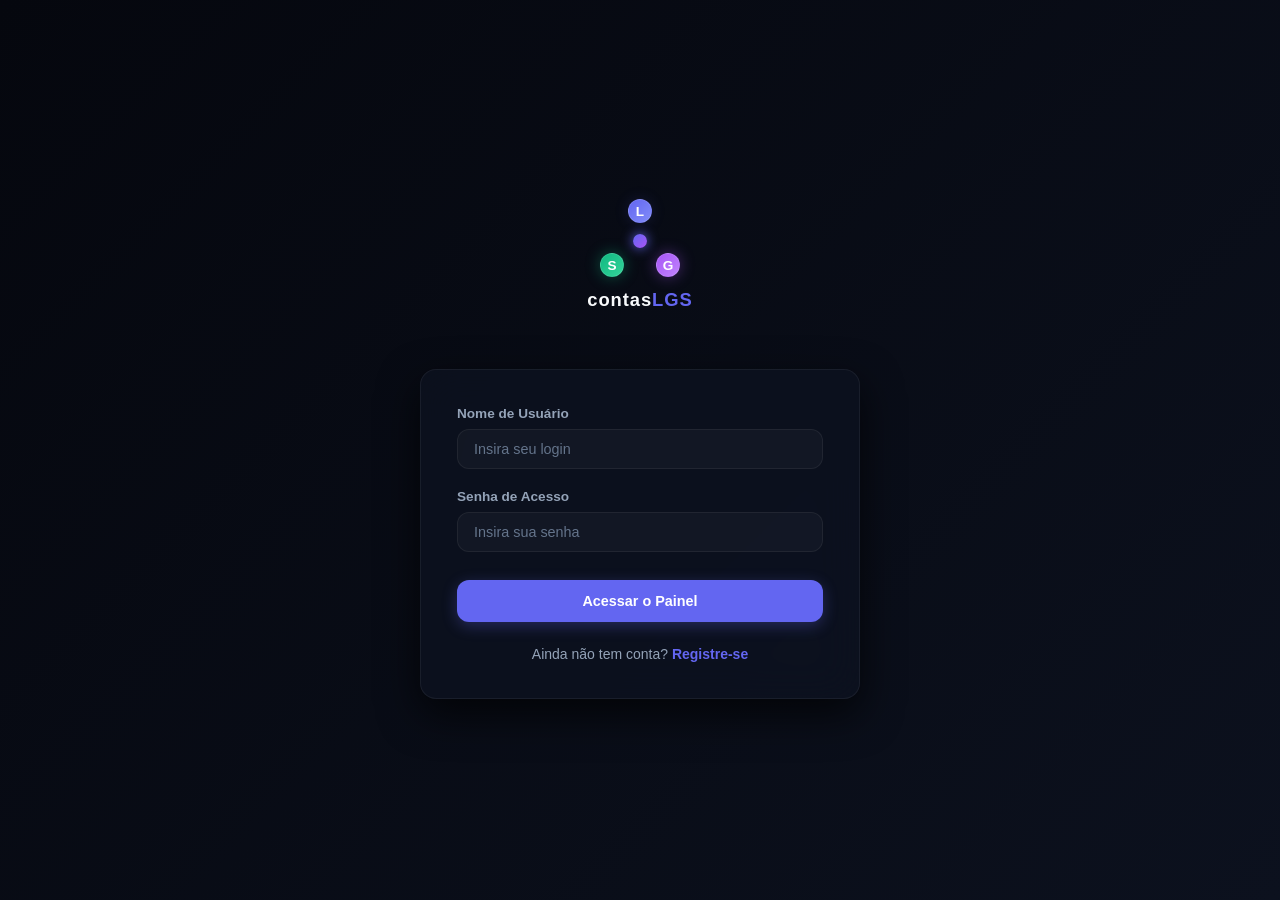
==== cadastro.html @ 2dfdd620 "feat: migracao completa para GitHub Pages + correcoes de bugs MIGRAÇÃO ARQUITETURAL: - Remove backen" ====
<!DOCTYPE html>
<html lang="pt-BR">
<head>
    <meta charset="UTF-8">
    <meta name="viewport" content="width=device-width, initial-scale=1.0">
    <title>contasLGS — Cadastro</title>
    <link href="https://cdn.jsdelivr.net/npm/boxicons@2.1.4/css/boxicons.min.css" rel="stylesheet">
    <link rel="stylesheet" href="style.css">
    <style>
        body {
            align-items: center;
            justify-content: center;
            padding: 1.5rem;
            background: linear-gradient(135deg, #070a13 0%, #0e1424 100%);
        }
        
        .auth-container {
            width: 100%;
            max-width: 440px;
            display: flex;
            flex-direction: column;
            gap: 1.5rem;
        }

        .auth-card {
            background: rgba(14, 19, 34, 0.7);
            backdrop-filter: blur(20px);
            border: 1px solid var(--border-color);
            border-radius: var(--border-radius-lg);
            padding: 2.25rem;
            box-shadow: 0 15px 40px rgba(0, 0, 0, 0.7);
        }

        .auth-header {
            text-align: center;
            margin-bottom: 2rem;
        }

        .auth-header h2 {
            font-size: 1.5rem;
            font-weight: 700;
            margin-bottom: 0.35rem;
        }

        .auth-header p {
            color: var(--text-secondary);
            font-size: 0.875rem;
        }

        .alert {
            padding: 0.75rem 1rem;
            border-radius: var(--border-radius-md);
            font-size: 0.85rem;
            font-weight: 500;
            margin-bottom: 1.25rem;
            display: flex;
            align-items: center;
            gap: 0.5rem;
        }

        .alert-error {
            background: rgba(244, 63, 94, 0.1);
            border: 1px solid var(--color-expense);
            color: var(--color-expense);
        }

        .alert-success {
            background: rgba(16, 185, 129, 0.1);
            border: 1px solid var(--color-income);
            color: var(--color-income);
        }

        .auth-footer {
            text-align: center;
            margin-top: 1.5rem;
            font-size: 0.875rem;
            color: var(--text-secondary);
        }

        .auth-footer a {
            color: var(--color-primary);
            text-decoration: none;
            font-weight: 600;
        }

        .auth-footer a:hover {
            text-decoration: underline;
        }
    </style>
</head>
<body>

    <div class="auth-container">
        
        <div class="auth-card">
            <div class="auth-header">
                <h2>Crie sua Conta</h2>
                <p>Insira seus dados essenciais para se cadastrar</p>
            </div>

            <div class="alert alert-error" id="registerAlertError" style="display: none;">
                <i class="bx bx-error-circle"></i>
                <span id="registerAlertErrorText"></span>
            </div>

            <div class="alert alert-success" id="registerAlertSuccess" style="display: none;">
                <i class="bx bx-check-circle"></i>
                <span id="registerAlertSuccessText"></span>
            </div>

            <form id="registerForm" style="display: flex; flex-direction: column; gap: 1.25rem;">
                <!-- Nome Completo -->
                <div class="form-group">
                    <label for="name">Nome Completo</label>
                    <input type="text" id="name" name="name" class="form-input" placeholder="Seu nome completo" required>
                </div>

                <!-- E-mail -->
                <div class="form-group">
                    <label for="email">E-mail</label>
                    <input type="email" id="email" name="email" class="form-input" placeholder="seu-email@exemplo.com" required>
                </div>

                <!-- Nome de Usuário -->
                <div class="form-group">
                    <label for="username">Nome de Usuário (Login)</label>
                    <input type="text" id="username" name="username" class="form-input" placeholder="Escolha um usuário" required>
                </div>

                <!-- Senha -->
                <div class="form-group">
                    <label for="password">Senha de Acesso</label>
                    <input type="password" id="password" name="password" class="form-input" placeholder="Mínimo 6 caracteres" required minlength="6">
                </div>

                <!-- Confirmar Senha -->
                <div class="form-group">
                    <label for="passwordConfirm">Confirmar Senha</label>
                    <input type="password" id="passwordConfirm" name="passwordConfirm" class="form-input" placeholder="Repita a senha" required minlength="6">
                </div>

                <button type="submit" class="btn btn-primary" style="margin-top: 0.5rem; width: 100%;">
                    Cadastrar Minha Conta
                </button>
            </form>

            <div class="auth-footer">
                Já possui registro? <a href="login.html">Faça Login</a>
            </div>
        </div>

    </div>

    <script src="localdb.js"></script>
    <script src="app.js"></script>
</body>
</html>
---- style.css ----
@import url('https://fonts.googleapis.com/css2?family=Plus+Jakarta+Sans:wght@300;400;500;600;700&display=swap');

/* --- DESIGN SYSTEM & VARIAVEIS --- */
:root {
    --bg-main: #070a13;
    --bg-surface: #0e1322;
    --bg-surface-glass: rgba(14, 19, 34, 0.65);
    --border-color: rgba(255, 255, 255, 0.06);
    --color-primary: #6366f1;
    --color-primary-glow: rgba(99, 102, 241, 0.15);
    --color-primary-hover: #4f46e5;
    --color-income: #10b981;
    --color-income-glow: rgba(16, 185, 129, 0.1);
    --color-expense: #f43f5e;
    --color-expense-glow: rgba(244, 63, 94, 0.1);
    --color-pending: #f59e0b;
    --color-pending-glow: rgba(245, 158, 11, 0.1);
    --text-primary: #f8fafc;
    --text-secondary: #94a3b8;
    --text-muted: #64748b;
    --font-family: 'Plus Jakarta Sans', -apple-system, BlinkMacSystemFont, "Segoe UI", Roboto, sans-serif;
    --border-radius-lg: 16px;
    --border-radius-md: 12px;
    --border-radius-sm: 8px;
    --transition-smooth: all 0.3s cubic-bezier(0.4, 0, 0.2, 1);
    --shadow-premium: 0 10px 30px -10px rgba(0, 0, 0, 0.7);
    --sidebar-width: 260px;
}

/* --- RESET & BASE --- */
* { margin: 0; padding: 0; box-sizing: border-box; }
body { background-color: var(--bg-main); color: var(--text-primary); font-family: var(--font-family); min-height: 100vh; display: flex; overflow-x: hidden; -webkit-font-smoothing: antialiased; }

/* Custom Scrollbar */
::-webkit-scrollbar { width: 6px; height: 6px; }
::-webkit-scrollbar-track { background: var(--bg-main); }
::-webkit-scrollbar-thumb { background: #1e293b; border-radius: 4px; }
::-webkit-scrollbar-thumb:hover { background: var(--color-primary); }

/* --- LAYOUT --- */
.app-container { display: flex; width: 100vw; min-height: 100vh; }

/* SIDEBAR */
.sidebar {
    width: var(--sidebar-width);
    background-color: var(--bg-surface);
    border-right: 1px solid var(--border-color);
    padding: 2rem 1.5rem;
    display: flex;
    flex-direction: column;
    gap: 2.5rem;
    flex-shrink: 0;
    position: fixed;
    top: 0; left: 0;
    height: 100vh;
    z-index: 50;
    transition: transform 0.3s cubic-bezier(0.4,0,0.2,1);
    overflow-y: auto;
}
.sidebar-overlay {
    display: none;
    position: fixed; inset: 0;
    background: rgba(7,10,19,0.7);
    backdrop-filter: blur(4px);
    z-index: 40;
}
.sidebar-overlay.active { display: block; }

/* Brand */
.brand { display: flex; align-items: center; gap: 0.75rem; font-size: 1.25rem; font-weight: 700; letter-spacing: -0.025em; color: var(--text-primary); }
.brand-icon { width: 32px; height: 32px; background: linear-gradient(135deg, var(--color-primary), #a855f7); border-radius: var(--border-radius-sm); display: flex; align-items: center; justify-content: center; color: #fff; font-size: 1rem; box-shadow: 0 0 15px var(--color-primary-glow); }
.brand-subtitle { font-size: 0.75rem; color: var(--color-primary); font-weight: 500; text-transform: uppercase; letter-spacing: 0.1em; margin-top: -2px; }
.brand-section { display: flex; justify-content: space-between; align-items: center; }
.btn-sidebar-close { display: none; background: transparent; border: 1px solid var(--border-color); color: var(--text-secondary); width: 30px; height: 30px; border-radius: 8px; cursor: pointer; font-size: 1rem; align-items: center; justify-content: center; }

.nav-menu { display: flex; flex-direction: column; gap: 0.4rem; list-style: none; }
.nav-item a { display: flex; align-items: center; gap: 0.75rem; padding: 0.85rem 1rem; color: var(--text-secondary); text-decoration: none; font-size: 0.9rem; font-weight: 500; border-radius: var(--border-radius-md); transition: var(--transition-smooth); border: 1px solid transparent; }
.nav-item.active a, .nav-item a:hover { color: var(--text-primary); background-color: var(--color-primary-glow); border-color: rgba(99,102,241,0.1); }
.nav-item.active a { font-weight: 600; box-shadow: inset 3px 0 0 var(--color-primary); }

.sidebar-footer { margin-top: auto; padding-top: 1rem; border-top: 1px solid var(--border-color); display: flex; flex-direction: column; gap: 0.75rem; }
.user-profile { display: flex; align-items: center; gap: 0.75rem; cursor: pointer; padding: 0.5rem; border-radius: var(--border-radius-md); transition: var(--transition-smooth); }
.user-profile:hover { background: rgba(255,255,255,0.04); }
.avatar { width: 40px; height: 40px; border-radius: 50%; background: linear-gradient(135deg,#3b82f6,#8b5cf6); display: flex; align-items: center; justify-content: center; font-weight: 600; color: white; border: 2px solid var(--border-color); flex-shrink: 0; }
.user-info { display: flex; flex-direction: column; overflow: hidden; }
.user-name { font-size: 0.875rem; font-weight: 600; white-space: nowrap; overflow: hidden; text-overflow: ellipsis; }
.user-role { font-size: 0.75rem; color: var(--text-muted); }

/* MAIN CONTENT */
.main-content { flex-grow: 1; margin-left: var(--sidebar-width); padding: 2.5rem; overflow-y: auto; display: flex; flex-direction: column; gap: 2rem; min-height: 100vh; }

/* HEADER */
.header { display: flex; justify-content: space-between; align-items: center; flex-wrap: wrap; gap: 1rem; }
.header-left { display: flex; align-items: center; gap: 1rem; }
.btn-hamburger { display: none; background: var(--bg-surface); border: 1px solid var(--border-color); color: var(--text-primary); width: 40px; height: 40px; border-radius: var(--border-radius-md); cursor: pointer; font-size: 1.1rem; align-items: center; justify-content: center; transition: var(--transition-smooth); flex-shrink: 0; }
.btn-hamburger:hover { border-color: var(--color-primary); color: var(--color-primary); }
.header-title h1 { font-size: 1.75rem; font-weight: 700; letter-spacing: -0.02em; }
.header-title p { color: var(--text-secondary); font-size: 0.9rem; margin-top: 0.25rem; }
.header-actions { display: flex; align-items: center; gap: 0.75rem; flex-wrap: wrap; }

/* ALERTA DE PENDÊNCIAS */
.alert-banner {
    background: linear-gradient(135deg, rgba(245,158,11,0.12), rgba(244,63,94,0.08));
    border: 1px solid rgba(245,158,11,0.25);
    border-radius: var(--border-radius-md);
    padding: 0.85rem 1.25rem;
    display: none;
    align-items: center;
    gap: 0.85rem;
    font-size: 0.875rem;
    animation: fadeSlideIn 0.4s ease;
}
.alert-banner.show { display: flex; }
.alert-banner-icon { color: var(--color-pending); font-size: 1.2rem; flex-shrink: 0; }
.alert-banner-text { flex-grow: 1; }
.alert-banner-text strong { color: var(--color-pending); }
.alert-banner-close { background: transparent; border: none; color: var(--text-muted); cursor: pointer; font-size: 1rem; transition: var(--transition-smooth); }
.alert-banner-close:hover { color: var(--text-primary); }

/* MONTH SELECTOR */
.month-selector { background: var(--bg-surface-glass); backdrop-filter: blur(12px); border: 1px solid var(--border-color); color: var(--text-primary); padding: 0.65rem 1rem; border-radius: var(--border-radius-md); font-family: var(--font-family); font-size: 0.9rem; font-weight: 500; cursor: pointer; transition: var(--transition-smooth); outline: none; }
.month-selector:focus, .month-selector:hover { border-color: var(--color-primary); box-shadow: 0 0 10px rgba(99,102,241,0.2); }

/* BOTÕES */
.btn { display: inline-flex; align-items: center; justify-content: center; gap: 0.5rem; padding: 0.75rem 1.25rem; border-radius: var(--border-radius-md); font-family: var(--font-family); font-size: 0.9rem; font-weight: 600; cursor: pointer; transition: var(--transition-smooth); border: 1px solid transparent; text-decoration: none; outline: none; white-space: nowrap; }
.btn-primary { background-color: var(--color-primary); color: #fff; box-shadow: 0 4px 15px rgba(99,102,241,0.3); }
.btn-primary:hover { background-color: var(--color-primary-hover); transform: translateY(-2px); box-shadow: 0 6px 20px rgba(99,102,241,0.4); }
.btn-primary:active { transform: translateY(0); }
.btn-secondary { background-color: transparent; border-color: var(--border-color); color: var(--text-primary); }
.btn-secondary:hover { background-color: rgba(255,255,255,0.04); border-color: var(--text-secondary); }
.btn-success { background: rgba(16,185,129,0.15); border-color: rgba(16,185,129,0.3); color: var(--color-income); }
.btn-success:hover { background: rgba(16,185,129,0.25); }
.btn-danger { background: rgba(244,63,94,0.1); border-color: rgba(244,63,94,0.3); color: var(--color-expense); }
.btn-danger:hover { background: rgba(244,63,94,0.2); }
.btn-sm { padding: 0.45rem 0.85rem; font-size: 0.8rem; }

/* KPI CARDS */
.kpi-grid { display: grid; grid-template-columns: repeat(4, 1fr); gap: 1.5rem; }
.kpi-card { background: var(--bg-surface-glass); backdrop-filter: blur(16px); border: 1px solid var(--border-color); border-radius: var(--border-radius-lg); padding: 1.5rem; display: flex; flex-direction: column; gap: 1rem; position: relative; overflow: hidden; transition: var(--transition-smooth); box-shadow: var(--shadow-premium); }
.kpi-card:hover { transform: translateY(-4px); border-color: rgba(255,255,255,0.12); }
.kpi-card::before { content:''; position:absolute; top:0; left:0; width:4px; height:100%; }
.kpi-balance::before { background-color: var(--color-primary); }
.kpi-income::before { background-color: var(--color-income); }
.kpi-expense::before { background-color: var(--color-expense); }
.kpi-balance:hover { box-shadow: 0 12px 30px -10px rgba(99,102,241,0.25); }
.kpi-income:hover { box-shadow: 0 12px 30px -10px rgba(16,185,129,0.2); }
.kpi-expense:hover { box-shadow: 0 12px 30px -10px rgba(244,63,94,0.2); }
.kpi-header { display: flex; justify-content: space-between; align-items: center; }
.kpi-title { color: var(--text-secondary); font-size: 0.8rem; font-weight: 600; text-transform: uppercase; letter-spacing: 0.05em; }
.kpi-icon { width: 38px; height: 38px; border-radius: 50%; display: flex; align-items: center; justify-content: center; font-size: 1.1rem; }
.kpi-balance .kpi-icon { background: rgba(99,102,241,0.1); color: var(--color-primary); }
.kpi-income .kpi-icon { background: rgba(16,185,129,0.1); color: var(--color-income); }
.kpi-expense .kpi-icon { background: rgba(244,63,94,0.1); color: var(--color-expense); }
.kpi-value { font-size: 1.75rem; font-weight: 700; letter-spacing: -0.03em; transition: color 0.3s; }
.kpi-footer { font-size: 0.75rem; color: var(--text-muted); display: flex; align-items: center; gap: 0.35rem; }

/* ANIMAÇÃO KPI */
@keyframes fadeSlideIn { from { opacity:0; transform: translateY(-8px); } to { opacity:1; transform: translateY(0); } }
@keyframes countUp { from { opacity:0.4; transform: scale(0.95); } to { opacity:1; transform: scale(1); } }
.kpi-value.animate { animation: countUp 0.4s cubic-bezier(0.34,1.56,0.64,1); }

/* DASHBOARD GRID */
.dashboard-grid { display: grid; grid-template-columns: 2fr 1fr; gap: 1.5rem; }
.chart-card { background: var(--bg-surface-glass); backdrop-filter: blur(16px); border: 1px solid var(--border-color); border-radius: var(--border-radius-lg); padding: 1.5rem; box-shadow: var(--shadow-premium); display: flex; flex-direction: column; gap: 1rem; min-height: 340px; }
.chart-header { display: flex; justify-content: space-between; align-items: center; }
.chart-title { font-size: 1rem; font-weight: 700; }
.chart-container { position: relative; flex-grow: 1; width: 100%; height: 100%; }
.breakdown-card { background: var(--bg-surface-glass); backdrop-filter: blur(16px); border: 1px solid var(--border-color); border-radius: var(--border-radius-lg); padding: 1.5rem; box-shadow: var(--shadow-premium); display: flex; flex-direction: column; gap: 1.25rem; }
.breakdown-list { display: flex; flex-direction: column; gap: 1rem; overflow-y: auto; max-height: 260px; }
.breakdown-item { display: flex; flex-direction: column; gap: 0.4rem; }
.breakdown-info { display: flex; justify-content: space-between; font-size: 0.85rem; }
.breakdown-name { font-weight: 500; color: var(--text-primary); }
.breakdown-value { font-weight: 600; color: var(--text-secondary); }
.progress-bar-bg { width: 100%; height: 6px; background: rgba(255,255,255,0.04); border-radius: 3px; overflow: hidden; }
.progress-bar-fill { height: 100%; background: linear-gradient(90deg, var(--color-primary), #818cf8); border-radius: 3px; transition: width 0.8s cubic-bezier(0.4,0,0.2,1); }

/* FILTROS */
.filter-card { background: var(--bg-surface-glass); backdrop-filter: blur(16px); border: 1px solid var(--border-color); border-radius: var(--border-radius-lg); padding: 1.25rem 1.5rem; box-shadow: var(--shadow-premium); display: flex; flex-wrap: wrap; align-items: center; gap: 0.85rem; }
.search-box { position: relative; flex-grow: 2; min-width: 180px; }
.search-input { width: 100%; background: rgba(255,255,255,0.03); border: 1px solid var(--border-color); color: var(--text-primary); padding: 0.65rem 1rem 0.65rem 2.25rem; border-radius: var(--border-radius-md); font-family: var(--font-family); font-size: 0.875rem; outline: none; transition: var(--transition-smooth); }
.search-input:focus { border-color: var(--color-primary); background: rgba(255,255,255,0.05); box-shadow: 0 0 10px rgba(99,102,241,0.15); }
.search-box-icon { position: absolute; left: 0.85rem; top: 50%; transform: translateY(-50%); color: var(--text-muted); font-size: 0.9rem; }
.filter-select { background: rgba(255,255,255,0.03); border: 1px solid var(--border-color); color: var(--text-primary); padding: 0.65rem 1rem; border-radius: var(--border-radius-md); font-family: var(--font-family); font-size: 0.875rem; cursor: pointer; outline: none; transition: var(--transition-smooth); min-width: 130px; }
.filter-select:focus, .filter-select:hover { border-color: var(--color-primary); }
.filter-date-group { display: flex; align-items: center; gap: 0.5rem; flex-wrap: wrap; }
.filter-date-label { font-size: 0.8rem; color: var(--text-muted); white-space: nowrap; }
.filter-date-input { background: rgba(255,255,255,0.03); border: 1px solid var(--border-color); color: var(--text-primary); padding: 0.6rem 0.75rem; border-radius: var(--border-radius-md); font-family: var(--font-family); font-size: 0.85rem; outline: none; transition: var(--transition-smooth); min-width: 130px; }
.filter-date-input:focus { border-color: var(--color-primary); }
.filter-date-input::-webkit-calendar-picker-indicator { filter: invert(0.6); cursor: pointer; }

/* TABELA */
.table-card { background: var(--bg-surface-glass); backdrop-filter: blur(16px); border: 1px solid var(--border-color); border-radius: var(--border-radius-lg); box-shadow: var(--shadow-premium); overflow: hidden; }
.table-header-row { padding: 1.25rem 1.5rem; border-bottom: 1px solid var(--border-color); display: flex; justify-content: space-between; align-items: center; flex-wrap: wrap; gap: 0.75rem; }
.table-header-actions { display: flex; gap: 0.5rem; flex-wrap: wrap; }
.table-title { font-size: 1.1rem; font-weight: 700; }
.table-container { overflow-x: auto; width: 100%; }
table { width: 100%; border-collapse: collapse; text-align: left; }
th { background: rgba(255,255,255,0.01); color: var(--text-secondary); font-size: 0.75rem; font-weight: 600; text-transform: uppercase; letter-spacing: 0.05em; padding: 1rem 1.5rem; border-bottom: 1px solid var(--border-color); white-space: nowrap; }
td { padding: 1.1rem 1.5rem; border-bottom: 1px solid var(--border-color); font-size: 0.875rem; color: var(--text-primary); vertical-align: middle; }
tr:last-child td { border-bottom: none; }
tr { transition: var(--transition-smooth); }
tr:hover td { background: rgba(255,255,255,0.015); }
.transaction-desc { font-weight: 600; }
.transaction-date { color: var(--text-secondary); white-space: nowrap; }
.badge { display: inline-flex; align-items: center; gap: 0.35rem; padding: 0.25rem 0.65rem; border-radius: 50px; font-size: 0.75rem; font-weight: 600; white-space: nowrap; }
.badge-income { background: rgba(16,185,129,0.1); color: var(--color-income); }
.badge-expense { background: rgba(244,63,94,0.1); color: var(--color-expense); }
.badge-recurring { background: rgba(99,102,241,0.1); color: var(--color-primary); font-size: 0.7rem; padding: 0.15rem 0.5rem; margin-left: 0.3rem; }
.status-indicator { display: inline-flex; align-items: center; gap: 0.45rem; font-weight: 500; font-size: 0.85rem; }
.status-dot { width: 6px; height: 6px; border-radius: 50%; }
.status-pago { color: var(--color-income); }
.status-pago .status-dot { background-color: var(--color-income); box-shadow: 0 0 8px var(--color-income); }
.status-pendente { color: var(--color-pending); }
.status-pendente .status-dot { background-color: var(--color-pending); box-shadow: 0 0 8px var(--color-pending); }
.amount-value { font-weight: 700; }
.amount-receita { color: var(--color-income); }
.amount-despesa { color: var(--color-expense); }
.actions-cell { display: flex; gap: 0.5rem; justify-content: flex-end; }

/* PAGINAÇÃO */
.pagination { display: flex; align-items: center; justify-content: space-between; padding: 1rem 1.5rem; border-top: 1px solid var(--border-color); flex-wrap: wrap; gap: 0.75rem; }
.pagination-info { font-size: 0.8rem; color: var(--text-muted); }
.pagination-controls { display: flex; gap: 0.35rem; }
.page-btn { width: 32px; height: 32px; border-radius: var(--border-radius-sm); border: 1px solid var(--border-color); background: transparent; color: var(--text-secondary); cursor: pointer; font-family: var(--font-family); font-size: 0.8rem; font-weight: 600; display: flex; align-items: center; justify-content: center; transition: var(--transition-smooth); }
.page-btn:hover { border-color: var(--color-primary); color: var(--color-primary); }
.page-btn.active { background: var(--color-primary); border-color: var(--color-primary); color: #fff; box-shadow: 0 2px 8px rgba(99,102,241,0.4); }
.page-btn:disabled { opacity: 0.3; cursor: not-allowed; }

/* ICON BUTTONS */
.btn-icon { width: 32px; height: 32px; border-radius: var(--border-radius-sm); display: flex; align-items: center; justify-content: center; border: 1px solid var(--border-color); background: transparent; color: var(--text-secondary); cursor: pointer; transition: var(--transition-smooth); }
.btn-icon:hover { color: var(--text-primary); background: rgba(255,255,255,0.05); }
.btn-icon-edit:hover { color: var(--color-primary); border-color: rgba(99,102,241,0.3); }
.btn-icon-delete:hover { color: var(--color-expense); border-color: rgba(244,63,94,0.3); }

/* EMPTY STATE */
.empty-state { padding: 3rem; text-align: center; color: var(--text-secondary); display: flex; flex-direction: column; align-items: center; gap: 0.75rem; }
.empty-icon { font-size: 2.5rem; color: var(--text-muted); }

/* MODAIS */
.modal-overlay { position: fixed; top:0; left:0; width:100vw; height:100vh; background: rgba(7,10,19,0.75); backdrop-filter: blur(8px); display: none; align-items: center; justify-content: center; z-index: 200; opacity: 0; pointer-events: none; transition: opacity 0.3s ease; padding: 1rem; }
.modal-overlay.active { opacity: 1; pointer-events: auto; }
.modal-overlay { display: none; }
.modal-overlay[style*="flex"] { display: flex; }
.modal-card { background: var(--bg-surface); border: 1px solid var(--border-color); border-radius: var(--border-radius-lg); width: 100%; max-width: 520px; box-shadow: 0 20px 50px rgba(0,0,0,0.8); transform: scale(0.9); transition: transform 0.3s cubic-bezier(0.34,1.56,0.64,1); overflow: hidden; max-height: 90vh; display: flex; flex-direction: column; }
.modal-overlay.active .modal-card { transform: scale(1); }
.modal-header { padding: 1.5rem; border-bottom: 1px solid var(--border-color); display: flex; justify-content: space-between; align-items: center; flex-shrink: 0; }
.modal-title { font-size: 1.15rem; font-weight: 700; }
.modal-body { padding: 1.5rem; overflow-y: auto; }
.modal-footer { padding: 1.25rem 1.5rem; border-top: 1px solid var(--border-color); display: flex; justify-content: flex-end; gap: 0.75rem; background: rgba(255,255,255,0.01); flex-shrink: 0; }

/* FORM */
.form-group { display: flex; flex-direction: column; gap: 0.5rem; }
.form-group label { font-size: 0.85rem; font-weight: 600; color: var(--text-secondary); }
.form-input { background: rgba(255,255,255,0.03); border: 1px solid var(--border-color); color: var(--text-primary); padding: 0.7rem 1rem; border-radius: var(--border-radius-md); font-family: var(--font-family); font-size: 0.9rem; outline: none; transition: var(--transition-smooth); width: 100%; }
.form-input:focus { border-color: var(--color-primary); background: rgba(255,255,255,0.05); box-shadow: 0 0 0 3px rgba(99,102,241,0.1); }
.form-input::placeholder { color: var(--text-muted); }
.form-grid { display: grid; grid-template-columns: 1fr 1fr; gap: 1.25rem; }
.form-group.full-width { grid-column: 1 / -1; }

/* RADIO BUTTONS */
.radio-group { display: flex; gap: 0.75rem; }
.radio-btn { flex: 1; }
.radio-btn input[type="radio"] { display: none; }
.radio-label { display: flex; align-items: center; justify-content: center; gap: 0.5rem; padding: 0.7rem; border-radius: var(--border-radius-md); border: 1px solid var(--border-color); font-size: 0.875rem; font-weight: 600; cursor: pointer; transition: var(--transition-smooth); color: var(--text-secondary); }
.radio-btn-receita input:checked ~ .radio-label { background: rgba(16,185,129,0.1); border-color: rgba(16,185,129,0.4); color: var(--color-income); }
.radio-btn-despesa input:checked ~ .radio-label { background: rgba(244,63,94,0.1); border-color: rgba(244,63,94,0.4); color: var(--color-expense); }
.radio-label:hover { background: rgba(255,255,255,0.04); }

/* RECURRING TOGGLE */
.recurring-toggle { display: flex; align-items: center; gap: 0.75rem; padding: 0.85rem 1rem; background: rgba(99,102,241,0.05); border: 1px solid rgba(99,102,241,0.1); border-radius: var(--border-radius-md); cursor: pointer; transition: var(--transition-smooth); }
.recurring-toggle:hover { background: rgba(99,102,241,0.1); }
.toggle-switch { width: 40px; height: 22px; background: var(--border-color); border-radius: 11px; position: relative; transition: var(--transition-smooth); flex-shrink: 0; }
.toggle-switch::after { content:''; position:absolute; top:3px; left:3px; width:16px; height:16px; background:#fff; border-radius:50%; transition: transform 0.2s; }
#formRecurring:checked ~ .recurring-toggle .toggle-switch { background: var(--color-primary); }
#formRecurring:checked ~ .recurring-toggle .toggle-switch::after { transform: translateX(18px); }
#formRecurring { display: none; }

/* LINKS */
.links-grid { display: grid; grid-template-columns: repeat(auto-fill, minmax(280px,1fr)); gap: 1.25rem; }
.link-card { background: var(--bg-surface-glass); border: 1px solid var(--border-color); border-radius: var(--border-radius-lg); padding: 1.25rem; display: flex; flex-direction: column; gap: 1rem; transition: var(--transition-smooth); }
.link-card:hover { border-color: rgba(99,102,241,0.2); transform: translateY(-2px); box-shadow: 0 8px 20px -8px rgba(0,0,0,0.5); }
.link-card-header { display: flex; flex-direction: row; align-items: center; gap: 0.85rem; }
.link-card-icon { width: 40px; height: 40px; border-radius: var(--border-radius-md); background: rgba(99,102,241,0.1); border: 1px solid rgba(99,102,241,0.15); display: flex; align-items: center; justify-content: center; color: var(--color-primary); font-size: 1.1rem; flex-shrink: 0; }
.link-card-title { font-weight: 700; font-size: 0.95rem; line-height: 1.3; }
.link-card-badge { display: inline-flex; align-items: center; padding: 0.2rem 0.6rem; background: rgba(99,102,241,0.1); color: var(--color-primary); border-radius: 50px; font-size: 0.72rem; font-weight: 600; width: fit-content; }
.link-card-footer { display: flex; justify-content: space-between; align-items: center; gap: 0.5rem; }

/* ADMIN SECTION */
.admin-table-card { background: var(--bg-surface-glass); backdrop-filter: blur(16px); border: 1px solid var(--border-color); border-radius: var(--border-radius-lg); overflow: hidden; box-shadow: var(--shadow-premium); }
.role-badge-admin { background: rgba(99,102,241,0.15); color: var(--color-primary); border-radius: 50px; padding: 0.2rem 0.6rem; font-size: 0.72rem; font-weight: 700; }
.role-badge-user { background: rgba(100,116,139,0.15); color: var(--text-secondary); border-radius: 50px; padding: 0.2rem 0.6rem; font-size: 0.72rem; font-weight: 700; }

/* IMPORT MODAL */
.import-dropzone { border: 2px dashed var(--border-color); border-radius: var(--border-radius-lg); padding: 2.5rem; text-align: center; cursor: pointer; transition: var(--transition-smooth); }
.import-dropzone:hover, .import-dropzone.drag-over { border-color: var(--color-primary); background: rgba(99,102,241,0.05); }
.import-preview-table { width: 100%; border-collapse: collapse; font-size: 0.8rem; margin-top: 1rem; }
.import-preview-table th { background: rgba(255,255,255,0.03); padding: 0.5rem 0.75rem; text-align: left; color: var(--text-muted); border-bottom: 1px solid var(--border-color); }
.import-preview-table td { padding: 0.5rem 0.75rem; border-bottom: 1px solid var(--border-color); }
.import-preview-table tr:last-child td { border-bottom: none; }

/* PROFILE DROPDOWN */
.profile-dropdown { position: relative; }
.profile-menu { position: absolute; bottom: calc(100% + 8px); left: 0; right: 0; background: #111827; border: 1px solid var(--border-color); border-radius: var(--border-radius-md); overflow: hidden; box-shadow: 0 -10px 30px rgba(0,0,0,0.6); opacity: 0; pointer-events: none; transform: translateY(8px); transition: var(--transition-smooth); z-index: 100; }
.profile-menu.active { opacity: 1; pointer-events: auto; transform: translateY(0); }
.profile-menu-item { display: flex; align-items: center; gap: 0.75rem; padding: 0.75rem 1rem; font-size: 0.85rem; font-weight: 500; color: var(--text-secondary); cursor: pointer; transition: var(--transition-smooth); text-decoration: none; }
.profile-menu-item:hover { background: rgba(255,255,255,0.04); color: var(--text-primary); }
.profile-menu-item.danger { color: var(--color-expense); }
.profile-menu-item.danger:hover { background: rgba(244,63,94,0.08); }
.profile-menu-divider { height: 1px; background: var(--border-color); }

/* TOASTS */
.toast-container { position: fixed; bottom: 1.5rem; right: 1.5rem; display: flex; flex-direction: column; gap: 0.75rem; z-index: 1000; }
.toast { display: flex; align-items: center; gap: 0.75rem; padding: 0.85rem 1.25rem; border-radius: var(--border-radius-md); box-shadow: 0 8px 24px rgba(0,0,0,0.5); font-size: 0.875rem; font-weight: 500; transform: translateX(120%); transition: transform 0.35s cubic-bezier(0.34,1.56,0.64,1); max-width: 380px; border: 1px solid transparent; }
.toast.show { transform: translateX(0); }
.toast-success { background: #0f2a1f; border-color: rgba(16,185,129,0.3); color: var(--color-income); }
.toast-error { background: #2a0f1a; border-color: rgba(244,63,94,0.3); color: var(--color-expense); }
.toast-icon { font-size: 1.1rem; flex-shrink: 0; }
.toast-body { flex-grow: 1; }

/* RESPONSIVO MOBILE */
@media (max-width: 1100px) {
    .kpi-grid { grid-template-columns: repeat(2, 1fr); }
    .dashboard-grid { grid-template-columns: 1fr; }
}

@media (max-width: 768px) {
    :root { --sidebar-width: 260px; }

    .sidebar { transform: translateX(-100%); }
    .sidebar.open { transform: translateX(0); }
    .btn-sidebar-close { display: flex; }
    .btn-hamburger { display: flex; }

    .main-content { margin-left: 0; padding: 1.25rem; }

    .header { flex-direction: column; align-items: flex-start; }
    .header-actions { width: 100%; justify-content: flex-start; }

    .kpi-grid { grid-template-columns: repeat(2, 1fr); gap: 1rem; }
    .kpi-value { font-size: 1.4rem; }

    .filter-card { flex-direction: column; align-items: stretch; }
    .filter-card > * { width: 100%; }
    .filter-date-group { flex-direction: column; align-items: stretch; }
    .filter-date-input { width: 100%; }

    .modal-card { max-width: 100%; border-radius: var(--border-radius-md); }
    .form-grid { grid-template-columns: 1fr; }

    th, td { padding: 0.85rem 1rem; }
    .header-title h1 { font-size: 1.4rem; }

    .links-grid { grid-template-columns: 1fr; }
    .table-header-row { flex-direction: column; align-items: flex-start; }
    .pagination { flex-direction: column; align-items: flex-start; }
}

@media (max-width: 480px) {
    .kpi-grid { grid-template-columns: 1fr; }
    .main-content { padding: 1rem; gap: 1.25rem; }
    .kpi-card { padding: 1.1rem; }
    .radio-group { flex-direction: column; }
}
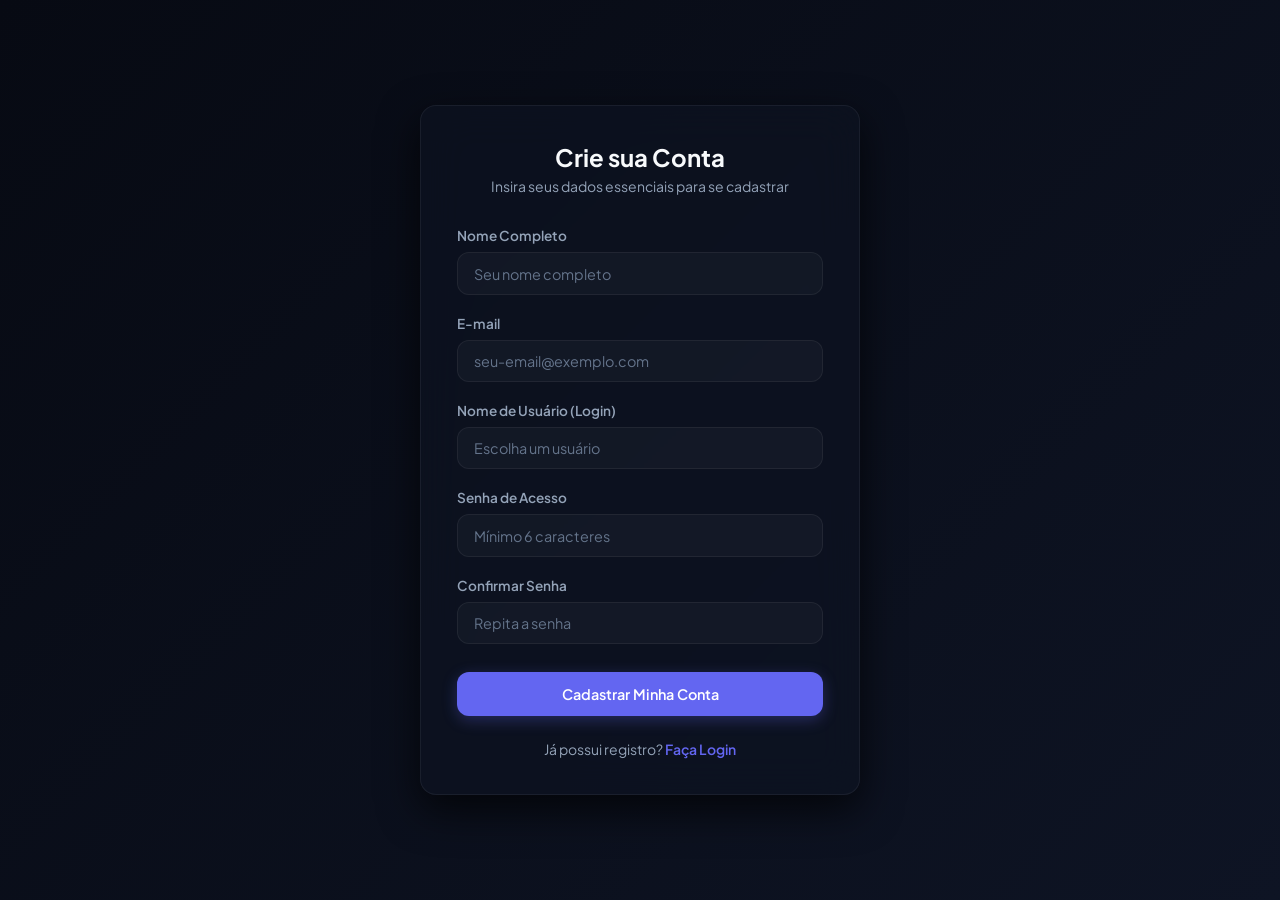
==== commit 0c85fe12: "fix: resolve page refresh loop on auth pages" ====
--- a/cadastro.html
+++ b/cadastro.html
@@ -152,6 +152,5 @@
     </div>
 
     <script src="localdb.js"></script>
-    <script src="app.js"></script>
 </body>
 </html>
